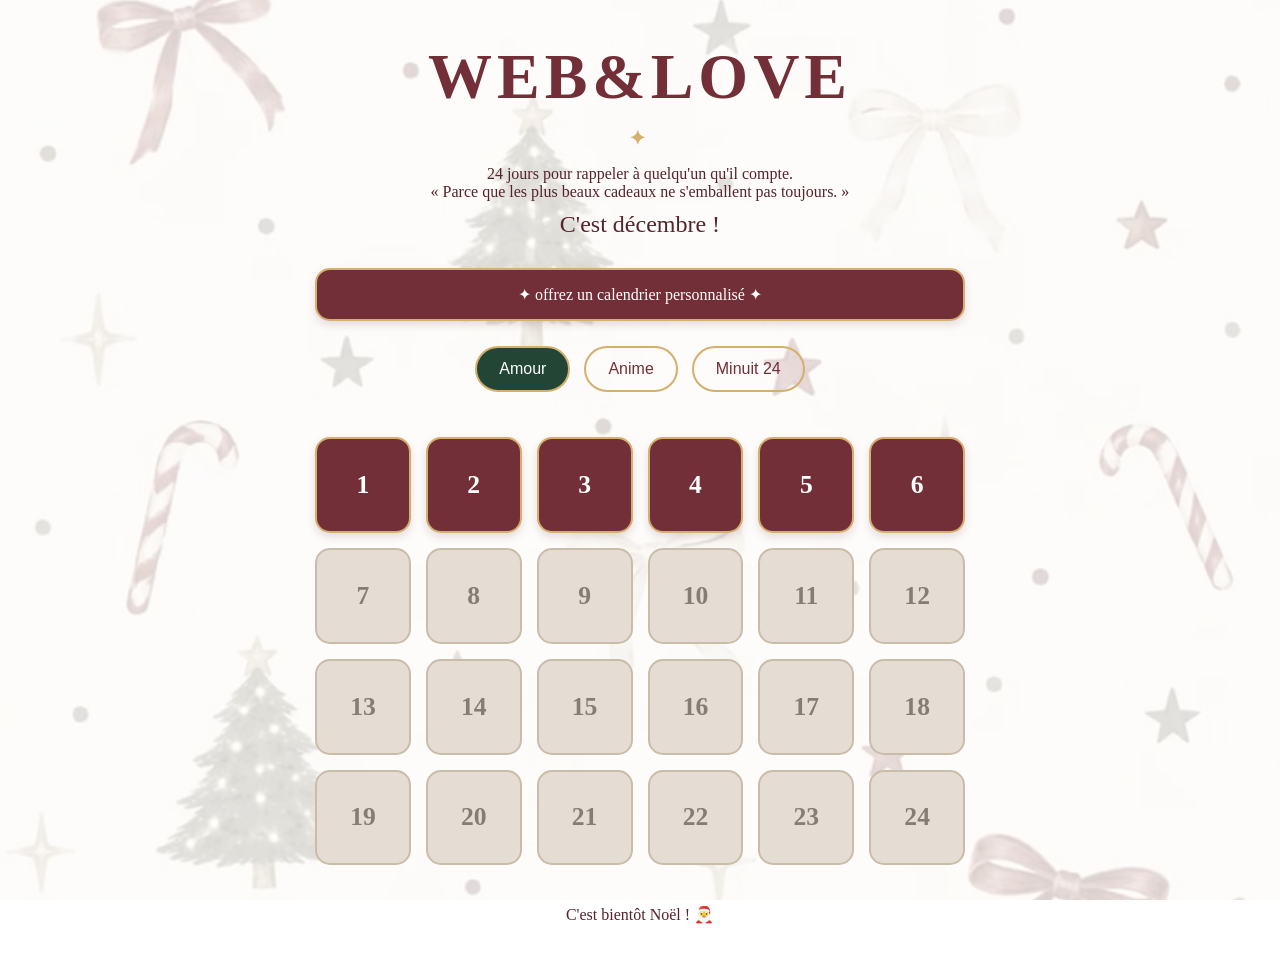
==== index.html @ 2d15ffc7 "Add files via upload" ====
<!doctype html>
<html lang="fr">
  <head>
    <meta charset="UTF-8" />
    <meta name="viewport" content="width=device-width, initial-scale=1.0" />
    <link rel="stylesheet" href="style.css" />
    <title>WEB&LOVE</title>
  </head>
  <body>
    <h1>WEB&LOVE</h1>
    <p>
      24 jours pour rappeler à quelqu'un qu'il compte.<br />
      « Parce que les plus beaux cadeaux ne s'emballent pas toujours. »
    </p>

    <p id="compte-a-rebours"></p>
    <div id="calPersonnel">
      <a href="form.html" target="_blank" rel="noopener noreferrer"
        >✦ offrez un calendrier personnalisé ✦</a
      >
    </div>
    <button data-theme="amour" class="active">Amour</button>
    <button data-theme="anime">Anime</button>
    <button data-theme="minuit">Minuit 24</button>
    <div id="calendrier"></div>
    <div
      id="modal"
      role="dialog"
      aria-modal="true"
      aria-label="Message du calendrier"
    >
      <div class="box">
        <p id="texte-message"></p>
        <button id="fermer">Fermer</button>
      </div>
    </div>
    <p id="messageFinal"></p>
    <script src="script.js"></script>
  </body>
</html>
---- style.css ----
/* =========================
   WEB&LOVE - IDENTITÉ VISUELLE
========================= */

:root {
  --bordeaux: #722f37;
  --bordeaux-dark: #54232b;
  --creme: #fff8ef;
  --or: #d4af6e;
  --vert: #234536;
  --blanc: #ffffff;
  --gris: #c9c3bd;
}

* {
  margin: 0;
  padding: 0;
  box-sizing: border-box;
}

body {
  min-height: 100vh;
  font-family: Georgia, serif;
  color: var(--bordeaux-dark);
  padding: 40px 20px;
  text-align: center;
  position: relative;
  isolation: isolate;
}

body::before {
  content: "";
  position: fixed;
  inset: 0;
  background-image: url("picture/Christmas\ wallpaper.jpg");
  background-size: cover;
  background-position: center;
  opacity: 0.2;
  z-index: -1;
}

/* TITRE */

h1 {
  font-size: clamp(2.5rem, 6vw, 4rem);
  letter-spacing: 5px;
  color: var(--bordeaux);
  margin-bottom: 15px;
}

h1::after {
  content: "✦";
  display: block;
  font-size: 20px;
  color: var(--or);
  margin-top: 12px;
}
/* compte à rebours */
#compte-a-rebours {
  font-size: 1.5rem;
  margin-top: 10px;
  margin-bottom: 30px;
  color: var(--bordeaux-dark);
}
/* commender un calendrier perso */
#calPersonnel {
  width: 100%;
  max-width: 650px;
  margin: 20px auto;
  padding: 15px 15px;
  border: 2px solid var(--or);
  border-radius: 15px;
  background: var(--bordeaux);
  transition: all 0.3s ease;
  box-shadow: 0 4px 8px rgba(84, 35, 43, 0.15);
}
#calPersonnel a {
  color: var(--blanc);
  text-decoration: none;
}
#calPersonnel:hover {
  transform: translateY(-6px);
  background: var(--vert);
  box-shadow: 0 8px 15px rgba(0, 0, 0, 0.15);
}
/* les boutons de thème */
/* BOUTONS DES THÈMES */

button[data-theme] {
  padding: 12px 22px;
  margin: 5px;
  border: 2px solid var(--or);
  border-radius: 25px;
  background: transparent;
  color: var(--bordeaux);
  font-size: 1rem;
  cursor: pointer;
  transition: 0.3s ease;
}

button[data-theme]:hover {
  background: var(--bordeaux);
  color: white;
}

button[data-theme].active {
  background: var(--vert);
  color: white;
  border-color: var(--or);
}

/* CALENDRIER */

#calendrier {
  display: grid;
  grid-template-columns: repeat(6, 1fr);
  gap: 15px;
  max-width: 650px;
  margin: 40px auto;
}

/* CASES */

.caseJour {
  background: var(--bordeaux);
  border: 2px solid var(--or);
  display: flex;
  align-items: center;
  justify-content: center;
  aspect-ratio: 1 / 1;
  font-size: 1.6rem;
  font-weight: bold;
  cursor: pointer;
  border-radius: 15px;
  color: var(--blanc);
  transition: all 0.3s ease;
  box-shadow: 0 4px 8px rgba(84, 35, 43, 0.15);
}

.caseJour:hover {
  transform: translateY(-6px);
  background: var(--vert);
  box-shadow: 0 8px 15px rgba(0, 0, 0, 0.15);
}

/* CASES VERROUILLÉES */

.verrouillage {
  background: #e5ddd3;
  color: #857d75;
  border-color: #c9bda9;
  cursor: not-allowed;
  box-shadow: none;
}

.verrouillage:hover {
  transform: none;
  background: #e5ddd3;
}

/* FENÊTRE DES MESSAGES */

#modal {
  display: none;
  position: fixed;
  inset: 0;
  background: rgba(30, 20, 20, 0.7);
  backdrop-filter: blur(5px);
  padding: 20px;
}

#modal.visible {
  display: flex;
  align-items: center;
  justify-content: center;
  z-index: 10;
}
/* CONTENU DE LA FENÊTRE */

.box {
  background: var(--creme);
  max-height: 80vh;
  overflow-y: auto;
  width: 100%;
  max-width: 420px;
  padding: 40px 25px;
  border: 2px solid var(--or);
  border-radius: 20px;
  text-align: center;
  box-shadow: 0 15px 40px rgba(0, 0, 0, 0.25);
  animation: apparition 0.3s ease;
}

#texte-message {
  white-space: pre-line;
  padding: 10px;
  font-size: 1.25rem;
  line-height: 1.7;
  color: var(--bordeaux-dark);
  margin-bottom: 25px;
}
/* theme minuit */
/* Ambiance MINUIT 24 */

.mode-minuit .box {
  background-color: #101827;
  color: #f5ead5;
  border: 2px solid #aebdca;
  box-shadow: 0 0 30px rgba(174, 189, 202, 0.2);
}

.mode-minuit #texte-message {
  color: #f5ead5;
  font-family: Georgia, serif;
  line-height: 1.9;
}

.mode-minuit #fermer {
  background-color: #26374d;
  border: 1px solid #aebdca;
  color: white;
}
/* Ambiance ANIME */

.mode-anime .box {
  background-color: #171421;
  color: #ffffff;
  border: 2px solid #8b5cf6;
  box-shadow: 0 0 25px rgba(139, 92, 246, 0.3);
}

.mode-anime #texte-message {
  color: #f3eaff;
  font-family: Georgia, serif;
  line-height: 1.8;
}

.mode-anime #fermer {
  background-color: #722f37;
  color: white;
  border: 1px solid #8b5cf6;
}
/* Ambiance AMOUR */

.mode-amour .box {
  background-color: #fff8ef;
  color: #722f37;
  border: 2px solid #d4af6e;
  box-shadow: 0 0 30px rgba(212, 175, 110, 0.3);
}

.mode-amour #texte-message {
  color: #54232b;
  font-family: Georgia, serif;
  line-height: 1.9;
}

.mode-amour #fermer {
  background-color: #722f37;
  color: white;
  border: 1px solid #d4af6e;
}
/* BOUTON FERMER */

#fermer {
  background: var(--bordeaux);
  color: white;
  border: none;
  padding: 12px 30px;
  border-radius: 30px;
  font-size: 1rem;
  cursor: pointer;
  transition: 0.3s;
}

#fermer:hover {
  background: var(--vert);
  transform: scale(1.05);
}

/* ANIMATION */
/* Animation AMOUR */
.mode-amour .box {
  animation: apparitionAmour 0.7s ease;
}

@keyframes apparitionAmour {
  from {
    opacity: 0;
    transform: translateY(20px);
  }

  to {
    opacity: 1;
    transform: translateY(0);
  }
}

/* Animation ANIME */
.mode-anime .box {
  animation: apparitionAnime 0.3s ease;
}

@keyframes apparitionAnime {
  from {
    opacity: 0;
    transform: scale(0.85);
  }

  to {
    opacity: 1;
    transform: scale(1);
  }
}

/* Animation MINUIT 24 */
.mode-minuit .box {
  animation: apparitionMinuit 1s ease;
}

@keyframes apparitionMinuit {
  from {
    opacity: 0;
    transform: scale(0.95);
    filter: blur(8px);
  }

  to {
    opacity: 1;
    transform: scale(1);
    filter: blur(0);
  }
}

@keyframes apparition {
  from {
    opacity: 0;
    transform: translateY(20px);
  }

  to {
    opacity: 1;
    transform: translateY(0);
  }
}

/* RESPONSIVE */

@media (max-width: 600px) {
  body {
    padding: 30px 15px;
  }

  #calendrier {
    grid-template-columns: repeat(4, 1fr);
    gap: 10px;
  }

  .caseJour {
    font-size: 1.3rem;
    border-radius: 12px;
  }

  .box {
    padding: 30px 20px;
  }
}
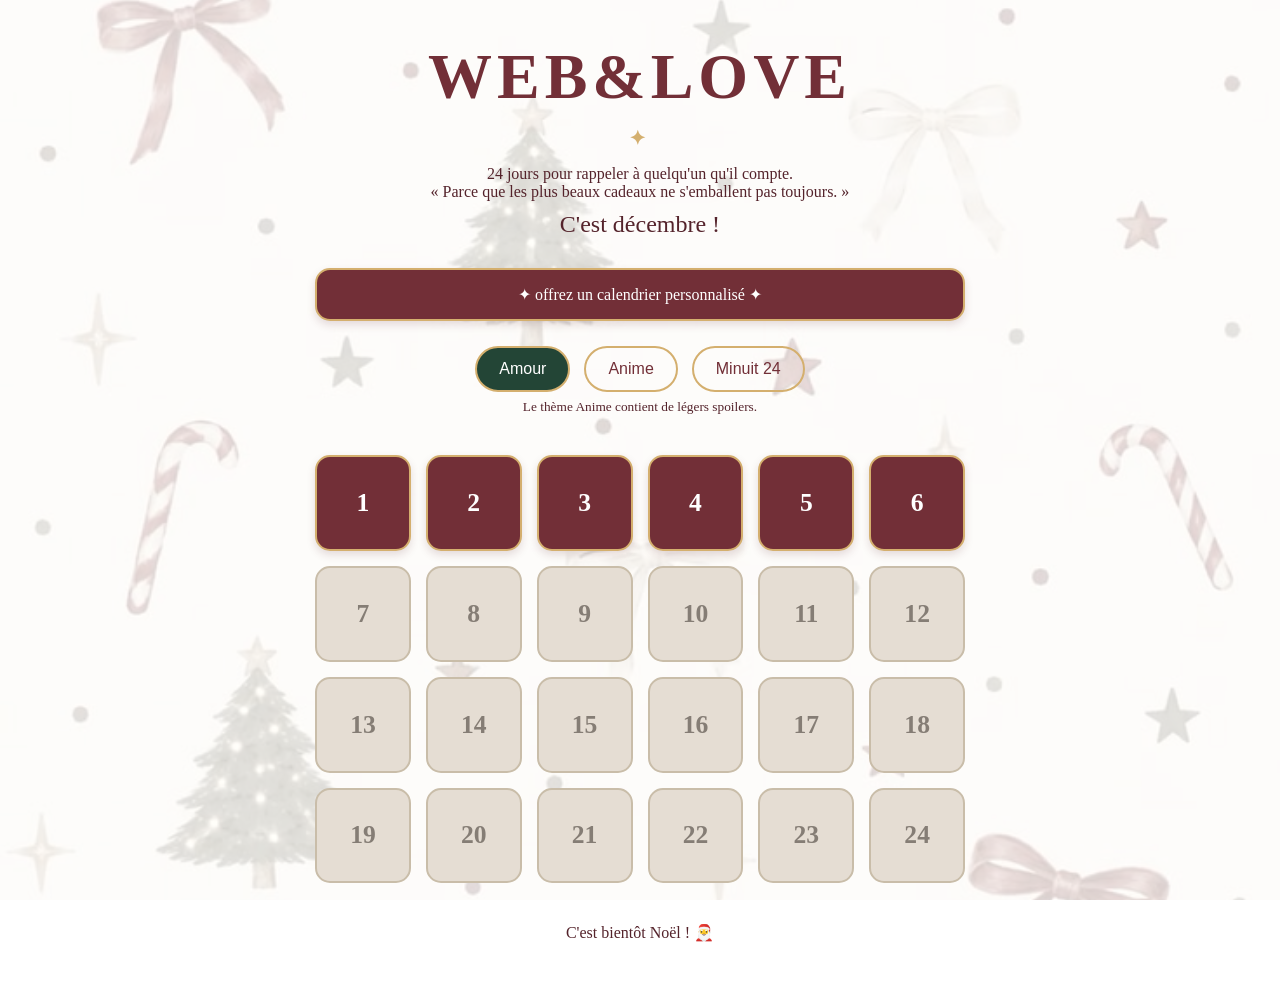
==== commit aa21f2a2: "Add files via upload" ====
--- a/index.html
+++ b/index.html
@@ -4,6 +4,23 @@
     <meta charset="UTF-8" />
     <meta name="viewport" content="width=device-width, initial-scale=1.0" />
     <link rel="stylesheet" href="style.css" />
+    <meta
+      name="description"
+      content="24 jours, 24 messages. Un calendrier de l'Avent pour rappeler à quelqu'un qu'il compte."
+    />
+    <meta property="og:title" content="WEB&LOVE – Calendrier de l'Avent" />
+    <meta
+      property="og:description"
+      content="24 messages à ouvrir, un par jour jusqu'à Noël."
+    />
+    <meta property="og:type" content="website" />
+    <meta property="og:url" content="https://kiyal-07.github.io/webandlove/" />
+    <meta
+      property="og:image"
+      content="https://kiyal-07.github.io/webandlove/image/christmas-wallpaper.jpg"
+    />
+
+    <link rel="icon" href="picture/favicon.png" type="image/png" />
     <title>WEB&LOVE</title>
   </head>
   <body>
@@ -15,13 +32,17 @@
 
     <p id="compte-a-rebours"></p>
     <div id="calPersonnel">
-      <a href="form.html" target="_blank" rel="noopener noreferrer"
+      <a
+        href="https://wa.me/225079947761?text=Bonjour%20!%20Je%20souhaite%20offrir%20un%20calendrier%20WEB%26LOVE%20personnalis%C3%A9. Merci%20de%20me%20contacter%20pour%20les%20modalit%C3%A9s. "
+        target="_blank"
+        rel="noopener noreferrer"
         >✦ offrez un calendrier personnalisé ✦</a
       >
     </div>
     <button data-theme="amour" class="active">Amour</button>
     <button data-theme="anime">Anime</button>
     <button data-theme="minuit">Minuit 24</button>
+    <p><small>Le thème Anime contient de légers spoilers.</small></p>
     <div id="calendrier"></div>
     <div
       id="modal"
--- a/style.css
+++ b/style.css
@@ -78,11 +78,7 @@
   color: var(--blanc);
   text-decoration: none;
 }
-#calPersonnel:hover {
-  transform: translateY(-6px);
-  background: var(--vert);
-  box-shadow: 0 8px 15px rgba(0, 0, 0, 0.15);
-}
+
 /* les boutons de thème */
 /* BOUTONS DES THÈMES */
 
@@ -96,11 +92,6 @@
   font-size: 1rem;
   cursor: pointer;
   transition: 0.3s ease;
-}
-
-button[data-theme]:hover {
-  background: var(--bordeaux);
-  color: white;
 }
 
 button[data-theme].active {
@@ -137,12 +128,6 @@
   box-shadow: 0 4px 8px rgba(84, 35, 43, 0.15);
 }
 
-.caseJour:hover {
-  transform: translateY(-6px);
-  background: var(--vert);
-  box-shadow: 0 8px 15px rgba(0, 0, 0, 0.15);
-}
-
 /* CASES VERROUILLÉES */
 
 .verrouillage {
@@ -151,11 +136,6 @@
   border-color: #c9bda9;
   cursor: not-allowed;
   box-shadow: none;
-}
-
-.verrouillage:hover {
-  transform: none;
-  background: #e5ddd3;
 }
 
 /* FENÊTRE DES MESSAGES */
@@ -273,11 +253,6 @@
   transition: 0.3s;
 }
 
-#fermer:hover {
-  background: var(--vert);
-  transform: scale(1.05);
-}
-
 /* ANIMATION */
 /* Animation AMOUR */
 .mode-amour .box {
@@ -345,6 +320,30 @@
 }
 
 /* RESPONSIVE */
+@media (hover: hover) {
+  #calPersonnel:hover {
+    transform: translateY(-6px);
+    background: var(--vert);
+    box-shadow: 0 8px 15px rgba(0, 0, 0, 0.15);
+  }
+  button[data-theme]:hover {
+    background: var(--bordeaux);
+    color: white;
+  }
+  .caseJour:hover {
+    transform: translateY(-6px);
+    background: var(--vert);
+    box-shadow: 0 8px 15px rgba(0, 0, 0, 0.15);
+  }
+  .verrouillage:hover {
+    transform: none;
+    background: #e5ddd3;
+  }
+  #fermer:hover {
+    background: var(--vert);
+    transform: scale(1.05);
+  }
+}
 
 @media (max-width: 600px) {
   body {
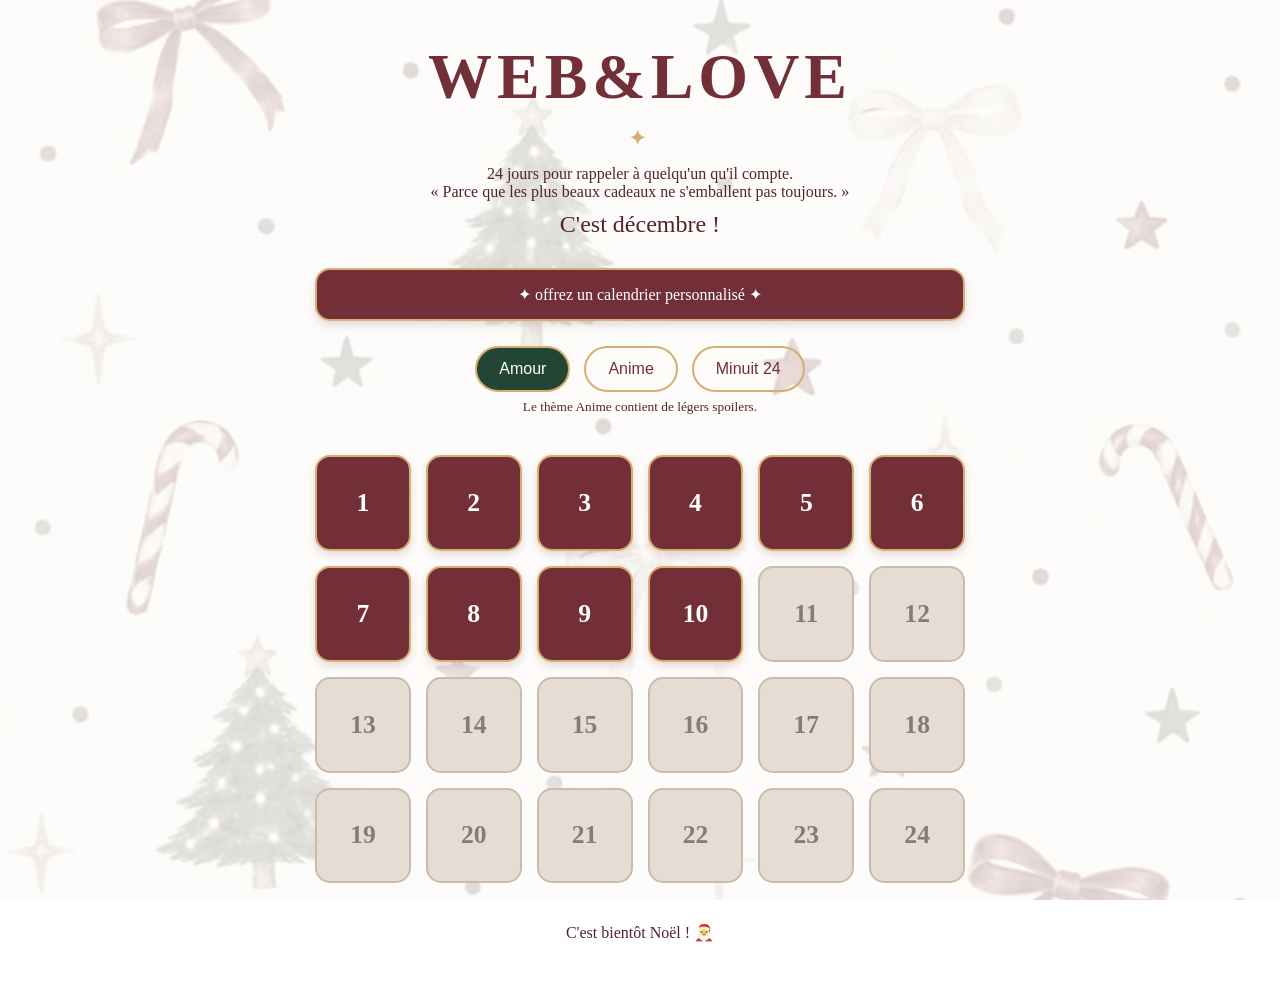
==== commit 73490824: "Add files via upload" ====
--- a/index.html
+++ b/index.html
@@ -15,10 +15,7 @@
     />
     <meta property="og:type" content="website" />
     <meta property="og:url" content="https://kiyal-07.github.io/webandlove/" />
-    <meta
-      property="og:image"
-      content="https://kiyal-07.github.io/webandlove/image/christmas-wallpaper.jpg"
-    />
+    <meta property="og:image" content="picture/og-image.png" />
 
     <link rel="icon" href="picture/favicon.png" type="image/png" />
     <title>WEB&LOVE</title>
@@ -33,7 +30,7 @@
     <p id="compte-a-rebours"></p>
     <div id="calPersonnel">
       <a
-        href="https://wa.me/225079947761?text=Bonjour%20!%20Je%20souhaite%20offrir%20un%20calendrier%20WEB%26LOVE%20personnalis%C3%A9. Merci%20de%20me%20contacter%20pour%20les%20modalit%C3%A9s. "
+        href="https://wa.me/2250799477611?text=Bonjour%20!%20Je%20souhaite%20offrir%20un%20calendrier%20WEB%26LOVE%20personnalis%C3%A9. Merci%20de%20me%20contacter%20pour%20les%20modalit%C3%A9s. "
         target="_blank"
         rel="noopener noreferrer"
         >✦ offrez un calendrier personnalisé ✦</a
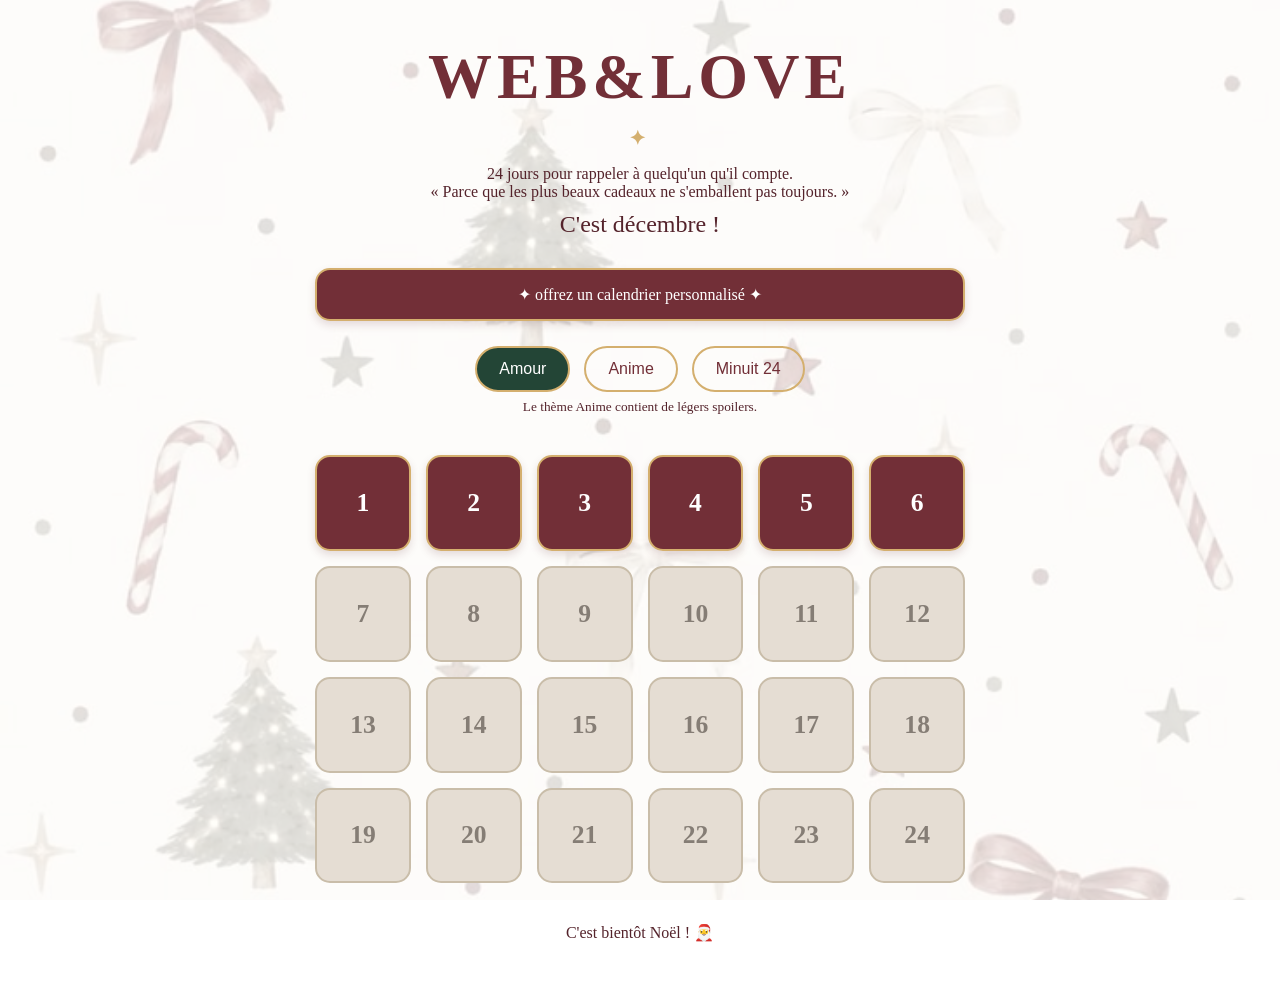
==== commit dbadc9e5: "Update index.html" ====
--- a/index.html
+++ b/index.html
@@ -16,7 +16,8 @@
     <meta property="og:type" content="website" />
     <meta property="og:url" content="https://kiyal-07.github.io/webandlove/" />
     <meta property="og:image" content="picture/og-image.png" />
-
+<script data-goatcounter="https://webandlove.goatcounter.com/count"
+        async src="//gc.zgo.at/count.js"></script>
     <link rel="icon" href="picture/favicon.png" type="image/png" />
     <title>WEB&LOVE</title>
   </head>
